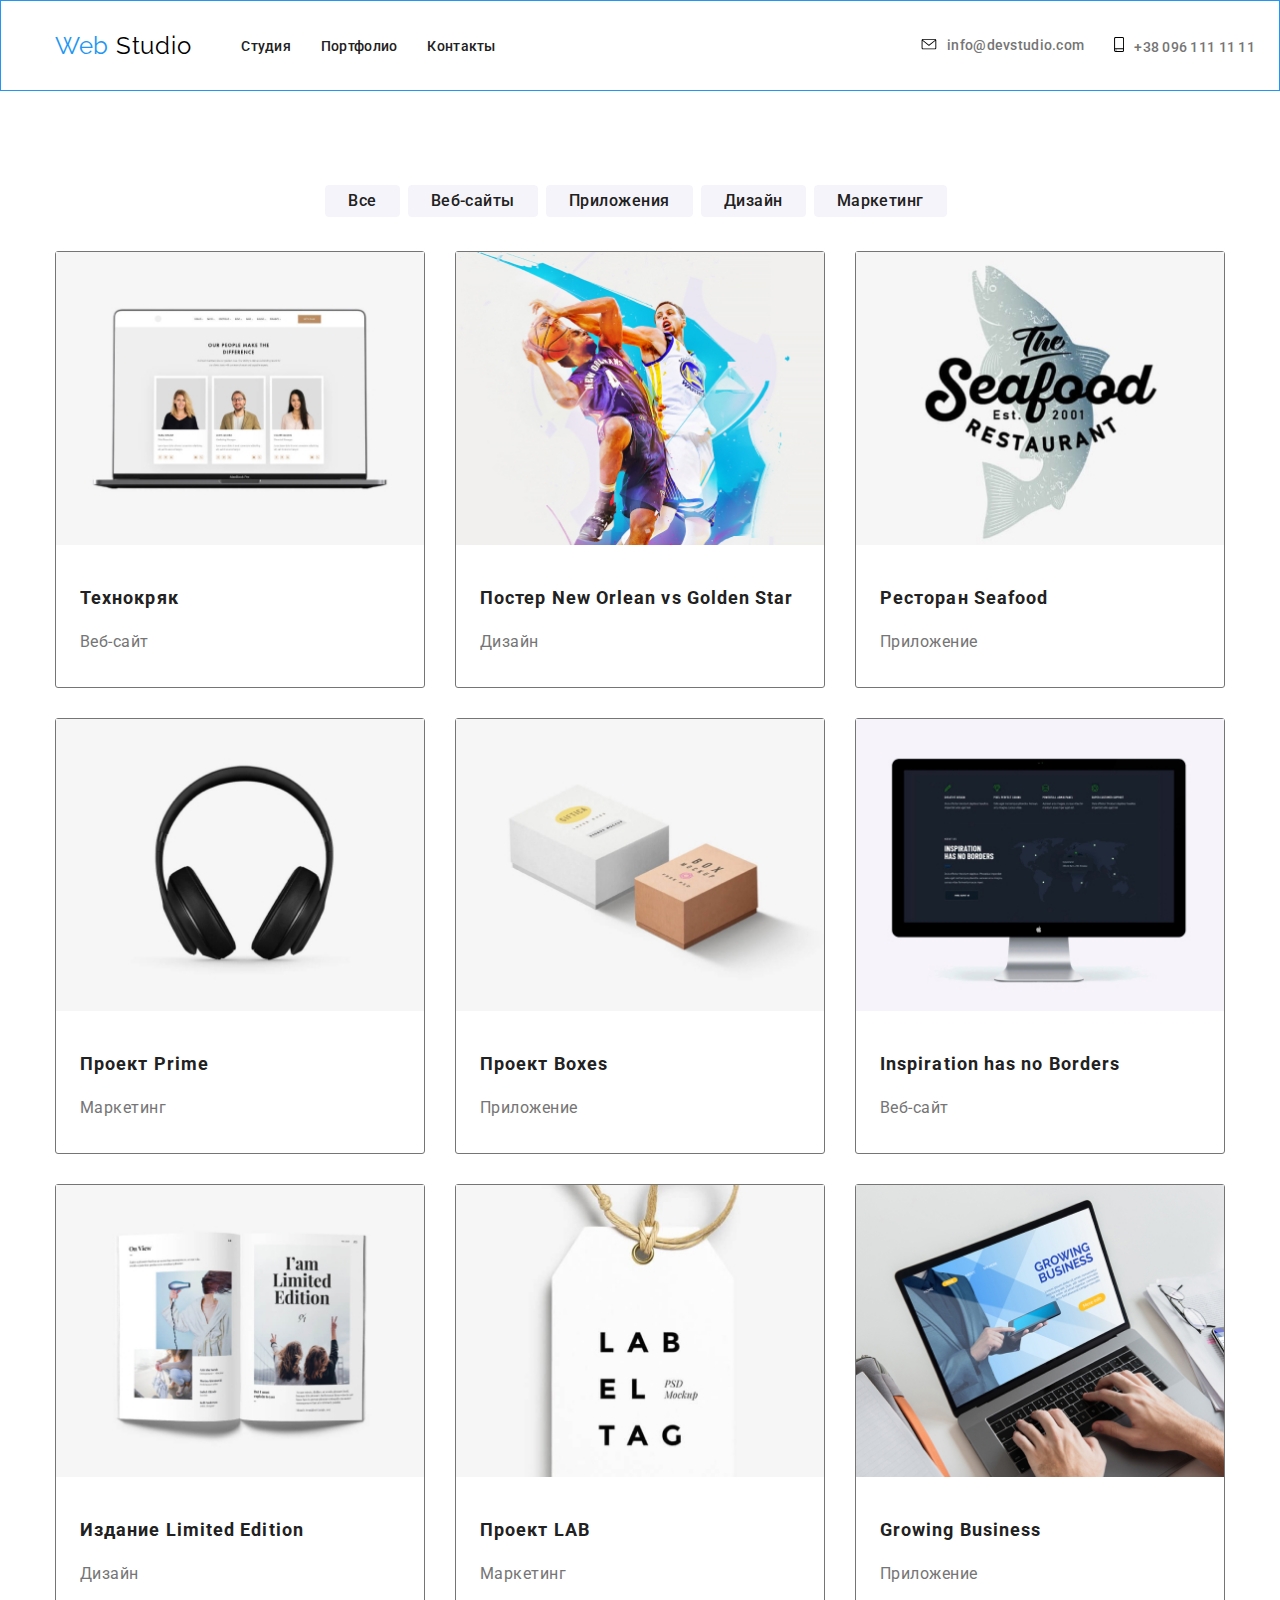
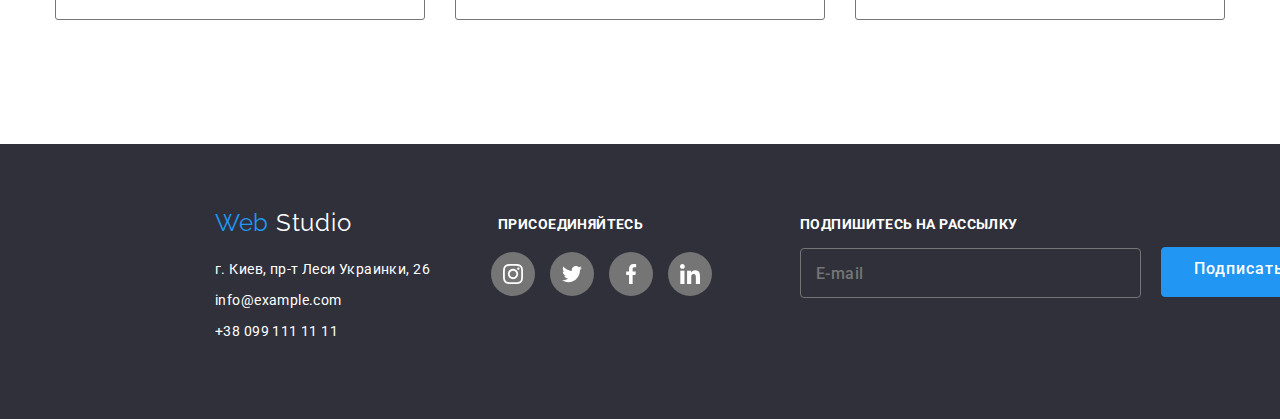
==== portfolio.html @ 6e6bc719 "Добавляет файлы из домашки 5" ====
<!DOCTYPE html>
<html lang="en">

<head>
  <meta charset="UTF-8" />
  <meta name="viewport" content="width=device-width, initial-scale=1.0" />
  <meta http-equiv="X-UA-Compatible" content="ie=edge" />
  <title>Web studio</title>
  <link rel="stylesheet" href="./css/normalize.css" />
  <link rel="stylesheet" href="./css/styles.css" />
  <link href="https://fonts.googleapis.com/css2?family=Raleway:wght@700&family=Roboto:wght@400;500;700;900&display=swap"
    rel="stylesheet" />
</head>

<body>
  <!--Шапка сайта-->
  <header class="page-header">
    <div class="container flexbox">
      <nav class="navigation">
        <a>
          <span class="logo">
            <span class="logo-part-one">Web</span>
            <span class="logo-part-two">Studio</span></span></a>
        <ul class="list menu-list">
          <li class="menu-item">
            <a href="" class="menu-link">Студия</a>
          </li>
          <li class="menu-item">
            <a href="./portfolio.html" class="menu-link">Портфолио</a>
          </li>
          <li class="menu-item">
            <a href="#" class="menu-link">Контакты</a>
          </li>
        </ul>
      </nav>
  
      <section class="contacts">
        <address>
          <ul class="list contacts-list menu-list">
            <li class="contacts-item">
              <a href="info@devstudio.com" class="contacts-link e-mail-link">
                <svg class="mail-icon" width="16" height="11">
                  <use href="./icons/sprite.svg#icon-mail"></use>
                </svg>info@devstudio.com</a>
            </li>
            <li class="contacts-item">
              <a href="tel:+380961111111" class="contacts-link"><svg class="mail-icon" width="10" height="15">
                  <use href="./icons/sprite.svg#icon-smartphone"></use>
                </svg>+38 096 111 11 11</a>
            </li>
          </ul>
        </address>
      </section>
    </div>
  </header>
  <main>
    <div class="section margin-section">
      <h1 hidden class="page-title">Страница портфолио</h1>
      <nav>
        <ul class="list flexbox-center">
          <li>
            <button class="portfoliobtn">
              <span class="portfoliobtn-text">Все</span>
            </button>
          </li>
          <li>
            <button class="portfoliobtn">
              <span class="portfoliobtn-text">Веб-сайты</span>
            </button>
          </li>
          <li>
            <button class="portfoliobtn">
              <span class="portfoliobtn-text">Приложения</span>
            </button>
          </li>
          <li>
            <button class="portfoliobtn">
              <span class="portfoliobtn-text">Дизайн</span>
            </button>
          </li>
          <li>
            <button class="portfoliobtn">
              <span class="portfoliobtn-text">Маркетинг</span>
            </button>
          </li>
        </ul>
      </nav>

      <section>
        <!--Работы в портфолио-->
        <ul class="list flexbox-space-between items-wrap margin-works">
          <li class="works-width works-box">
            <a class="portfolio-link product" href="">
              <div class="product-thumb">
              
                <img class="img" src="./imagespage2/img1.jpg" width="370" height="294" alt="Сайт" />
                <div class="product-overlay">
                  <p class="portfolio-description work-actions">
                   Технокряк это современная площадка распространения
                   коронавируса. Компании используют эту платформу для
                   цифрового шпионажа и атак на защищённые сервера конкурентов.
                 </p>
                </div>
              </div>
              <div class="works-description">
                <h2 class="portfolio-title">Технокряк</h2>
                <p class="portfolio-text">Веб-сайт</p>
              </div>
            </a>
          </li>
          <li class="works-width works-box">
            <a class="portfolio-link product" href="">
              <div class="product-thumb">
                <img class="img" src="./imagespage2/img2.jpg" width="370" height="294" alt="New Orlean vs Golden Star" />
                <div class="product-overlay">
                  <p class="portfolio-description work-actions">
                  Lorem ipsum dolor sit amet consectetur, adipisicing elit.
                  Eaque, sapiente. Vel inventore voluptatum pariatur,
                  repudiandae aut voluptas dicta cumque aperiam impedit
                  necessitatibus, maiores tempore. Saepe nam minus incidunt
                  corporis pariatur!.
                 </p>
               </div>
                
              </div>
              <div class="works-description">
                <h2 class="portfolio-title">
                  Постер New Orlean vs Golden Star
                </h2>
                <p class="portfolio-text">Дизайн</p>
              </div>
            </a>
          </li>
          <li class="works-width works-box">
            <a class="portfolio-link product" href="">
              <div class="product-thumb">
                <img class="img" src="./imagespage2/img3.jpg" width="370" height="294" alt="Ресторан" />
                <div class="product-overlay">
                
                  <p class="portfolio-description work-actions">
                    Lorem ipsum, dolor sit amet consectetur adipisicing elit.
                    Magni nemo fugit vel, nobis ducimus inventore placeat
                    blanditiis eligendi temporibus! Libero beatae, tempore est
                    quaerat cupiditate ad ullam! Perferendis, facilis numquam.
                  </p>
                </div>
              </div>
              <div class="works-description">
                <h2 class="portfolio-title">Ресторан Seafood</h2>
                <p class="portfolio-text">Приложение</p>
              </div>
            </a>
          </li>
          <li class="works-width works-box">
            <a class="portfolio-link product" href="">
              <div class="product-thumb">
                <img class="img" src="./imagespage2/img4.jpg" width="370" height="294" alt="Наушники" />
                <div class="product-overlay">
              
                  <p class="portfolio-description work-actions">
                    Lorem ipsum, dolor sit amet consectetur adipisicing elit.
                    Magni nemo fugit vel, nobis ducimus inventore placeat
                    blanditiis eligendi temporibus! Libero beatae, tempore est
                    quaerat cupiditate ad ullam! Perferendis, facilis numquam.
                  </p>
                </div>
              </div>
              <div class="works-description">
                <h2 class="portfolio-title">Проект Prime</h2>
                <p class="portfolio-text">Маркетинг</p>
              </div>
            </a>
          </li>
          <li class="works-width works-box">
            <a class="portfolio-link product" href="">
              <div class="product-thumb">
                <img class="img" src="./imagespage2/img5.jpg" width="370" height="294" alt="Коробки" />
                <div class="product-overlay">
                
                  <p class="portfolio-description work-actions">
                    Lorem ipsum, dolor sit amet consectetur adipisicing elit.
                    Magni nemo fugit vel, nobis ducimus inventore placeat
                    blanditiis eligendi temporibus! Libero beatae, tempore est
                    quaerat cupiditate ad ullam! Perferendis, facilis numquam.
                  </p>
                </div>
              </div>
              <div class="works-description">
                <h2 class="portfolio-title">Проект Boxes</h2>
                <p class="portfolio-text">Приложение</p>
              </div>
            </a>
          </li>
          <li class="works-width works-box">
            <a class="portfolio-link product" href="">
              <div class="product-thumb">
                <img class="img" src="./imagespage2/img6.jpg" width="370" height="294" alt="Экран монитора" />
                <div class="product-overlay">
                
                  <p class="portfolio-description work-actions">
                    Lorem ipsum, dolor sit amet consectetur adipisicing elit.
                    Magni nemo fugit vel, nobis ducimus inventore placeat
                    blanditiis eligendi temporibus! Libero beatae, tempore est
                    quaerat cupiditate ad ullam! Perferendis, facilis numquam.
                  </p>
                </div>
              </div>
              <div class="works-description">
                <h2 class="portfolio-title">Inspiration has no Borders</h2>
                <p class="portfolio-text">Веб-сайт</p>
              </div>
            </a>
          </li>
          <li class="works-width works-box">
            <a class="portfolio-link product" href="">
              <div class="product-thumb">
                <img class="img" src="./imagespage2/img7.jpg" width="370" height="294" alt="Журнал" />
                <div class="product-overlay">
                
                  <p class="portfolio-description work-actions">
                    Lorem ipsum, dolor sit amet consectetur adipisicing elit.
                    Magni nemo fugit vel, nobis ducimus inventore placeat
                    blanditiis eligendi temporibus! Libero beatae, tempore est
                    quaerat cupiditate ad ullam! Perferendis, facilis numquam.
                  </p>
                </div>
              </div>
              <div class="works-description">
                <h2 class="portfolio-title">Издание Limited Edition</h2>
                <p class="portfolio-text">Дизайн</p>
              </div>
            </a>
          </li>
          <li class="works-width works-box">
            <a class="portfolio-link product" href="">
              <div class="product-thumb">
                <img class="img" src="./imagespage2/img8.jpg" width="370" height="294" alt="Этикетка" />
                <div class="product-overlay">
                
                  <p class="portfolio-description work-actions">
                    Lorem ipsum, dolor sit amet consectetur adipisicing elit.
                    Magni nemo fugit vel, nobis ducimus inventore placeat
                    blanditiis eligendi temporibus! Libero beatae, tempore est
                    quaerat cupiditate ad ullam! Perferendis, facilis numquam.
                  </p>
                </div>
              </div>
              <div class="works-description">
                <h2 class="portfolio-title">Проект LAB</h2>
                <p class="portfolio-text">Маркетинг</p>
              </div>
            </a>
          </li>
          <li class="works-width works-box">
            <a class="portfolio-link product" href="">
              <div class="product-thumb">
                <img class="img" src="./imagespage2/img9.jpg" width="370" height="294" alt="Ноутбук" />
                <div class="product-overlay">
                
                  <p class="portfolio-description work-actions">
                    Lorem ipsum, dolor sit amet consectetur adipisicing elit.
                    Magni nemo fugit vel, nobis ducimus inventore placeat
                    blanditiis eligendi temporibus! Libero beatae, tempore est
                    quaerat cupiditate ad ullam! Perferendis, facilis numquam.
                  </p>
                </div>
              </div>
              <div class="works-description">
                <h2 class="portfolio-title">Growing Business</h2>
                <p class="portfolio-text">Приложение</p>
              </div>
            </a>
          </li>
        </ul>
      </section>
    </div>
  </main>
  <!--Подвал-->
  <footer>
    <section class="footer-section flexbox-list">
      <div class="section flexbox-list">
        <div class="flexbox-list footer-box">
          <div class="adress-box">
            <h2 hidden class="section-title">Контакты</h2>
            <p class="logo">
              <span class="logo-part-one-footer">Web</span>
              <span class="logo-part-two-footer">Studio</span>
            </p>
  
            <address>
              <div>
                <ul class="list">
                  <li class="adress-margin">
                    <a href="#" target="_blank" rel="noopener noreferrer" class="contacts-description">г. Киев, пр-т
                      Леси
                      Украинки, 26</a>
                  </li>
                  <li class="adress-margin">
                    <a href="mailto:info@example.com" class="contacts-description">info@example.com</a>
                  </li>
                  <li class="adress-margin">
                    <a href="+380991111111" class="contacts-description">+38 099 111 11 11</a>
                  </li>
                </ul>
              </div>
            </address>
          </div>
  
          <div class="footer-box join-us-box">
            <b class="advantage-title white-title">Присоединяйтесь</b>
            <ul class="list flexbox-center">
              <li class="socialfooter-item">
                <href="https://www.instagram.com/" class="socialfooter-icons-link" target="_blank"
                  rel="noopener noreferrer" aria-label="ссылка Инстаграм" />
                <svg class="socialfooter-icon" width="20" height="20">
                  <use href="./icons/sprite.svg#icon-instagram"></use>
                </svg>
              </li>
              <li class="socialfooter-item">
                <href="https://twitter.com/" class="socialfooter-icons-link" target="_blank" rel="noopener noreferrer"
                  aria-label="ссылка Твиттер" />
                <svg class="socialfooter-icon" width="20" height="20">
                  <use href="./icons/sprite.svg#icon-twitter"></use>
                </svg>
              </li>
              <li class="socialfooter-item">
                <href="https://facebook.com/" class="socialfooter-icons-link" target="_blank" rel="noopener noreferrer"
                  aria-label="ссылка Фейсбук" />
                <svg class="socialfooter-icon" width="20" height="20">
                  <use href="./icons/sprite.svg#icon-facebook"></use>
                </svg>
              </li>
              <li class="socialfooter-item">
                <href="https://www.linkedin.com/" class="socialfooter-icons-link" target="_blank"
                  rel="noopener noreferrer" aria-label="ссылка Линкедин" />
                <svg class="socialfooter-icon" width="20" height="20">
                  <use href="./icons/sprite.svg#icon-linkedin"></use>
                </svg>
              </li>
            </ul>
          </div>
        </div>
  
        <div class="footer-box sign-up-box container">
          <b class="advantage-title white-title">Подпишитесь на рассылку</b>
          <div class="flexbox-list">
            <p class="email-btn emailbtn-text">E-mail</p>
            <button class="btn adress-margin">
              <span class="button-text flexbox-list">Подписаться
                <svg class="galka-icon" width="24" height="24">
                  <use href="./icons/sprite.svg#icon-galka"></use>
                </svg>
              </span>
  
          </div>
        </div>
        </button>
      </div>
      </div>
    </section>
  </footer>
</body>

</html>
---- css/styles.css ----
html {
  box-sizing: border-box;
}

*,
*::before,
*::after {
  box-sizing: inherit;
}

:root {
  --accent-color: #2196f3;
  --dark-color: #000000;
  --semidark-color: #212121;
  --background-color: #2f303a;
  --main-color: #757575;
  --semilight-color: #f5f4fa;
  --light-color: #ffffff;
  --backround-light: #f5f4fa;
  --border-color: #ececec;
}
body {
  font-family: "Roboto", sans-serif;
  font-size: 14px;
  line-height: 1, 714;
  letter-spacing: 0.03em;
  color: var(--main-color);
}
.container {
  width: 1200px;
  padding-left: 15 px;
  margin-right: auto;
  margin-left: auto;
}
.page-header {
  padding: 30px 0 30px 30px;
}
.page-header:hover {
  border: 1px solid var(--accent-color);
}

.flexbox {
  display: flex;
  justify-content: flex-end;
  align-items: center;
}
.flexbox-list {
  display: flex;
}

.flexbox-center {
  display: flex;
  justify-content: center;
}
.flexbox-space-between {
  display: flex;
  justify-content: space-between;
}

.footer-box {
  width: calc((100% - 30px) / 2);
}

.menu-list {
  display: flex;
}

.hero {
  background-color: var(--background-color);
  background-image: linear-gradient(
      rgba(47, 48, 58, 0.8) 0%,
      rgba(47, 48, 58, 0.8) 100%
    ),
    url(../imagespage1/header.jpg);
  width: 1600px;
  height: 600px;
  padding: 200px 450px;
}
/*фото*/
.img {
  display: block;
  max-width: 100%;
  height: auto;
  object-fit: cover;
  object-position: top;
}

/* секции */

.boxhero {
  width: 1600px;
  margin-right: auto;
  margin-left: auto;
}

.section {
  width: 1200px;
  margin-right: auto;
  margin-left: auto;
  padding: 0 15px;
}
.margin-section {
  margin-top: 94px;
}
.margin-works:nth-child(-n + 3) {
  margin-top: 34px;
}
.team-section {
  width: 1600px;
  margin-right: auto;
  margin-left: auto;
  margin-top: 94px;
  background-color: var(--backround-light);
  padding: 94px 15px;
}
.footer-section {
  width: 1600px;
  margin-right: auto;
  margin-left: auto;
  margin-top: 94px;
  background-color: var(--background-color);
  padding: 60 0 0 0;
}
.footer-width {
  width: 1200px;
}
.items-wrap {
  flex-wrap: wrap;
}
.e-mail-link {
  margin-right: 30px;
}
.navigation {
  display: flex;
  align-items: center;
  margin-right: auto;
}
.works-width {
  width: calc((100% - 60px) / 3);
}

.menu-item:not(:last-child) {
  margin-right: 30px;
}

.team-item:not(:last-child) {
  margin-right: 30px;
}
/*.menu-item {
  outline: 2px solid tomato;
}*/

.menu-link {
  font-family: "Roboto", sans-serif;
  position: relative;
  font-weight: 500;
  font-size: 14px;
  line-height: 1, 143;
  letter-spacing: 0.02em;
  color: var(--semidark-color);
  text-decoration: none;
  transition-duration: 250ms cubic-bezier(0.4, 0, 0.2, 1);
}
.menu-link::after {
  content: "";
  position: absolute;
  display: block;
  width: 100%;
  height: 4px;
  background-color: var(--accent-color);
  transform: translateY(30px);
  opacity: 0;
}
.menu-link:hover::after {
  opacity: 1;
}

.menu-link:focus,
.menu-link:hover,
.menu-link:active {
  color: var(--accent-color);
}

.list {
  list-style: none;
  padding: 0px;
  margin: 0px;
}

.contacts-list {
  font-style: normal;
}
.contacts-link {
  font-family: "Roboto", sans-serif;
  font-style: normal;
  font-weight: 500;
  font-size: 14px;
  line-height: 1, 143;
  letter-spacing: 0.02em;
  color: var(--main-color);
  text-decoration: none;
  transition-duration: 250ms cubic-bezier(0.4, 0, 0.2, 1);
}
.mail-icon {
  margin-right: 10px;
  transition-duration: 250ms cubic-bezier(0.4, 0, 0.2, 1);
}
.contacts-link:hover {
  color: var(--accent-color);
}
.mail-icon:hover {
  fill: var(--accent-color);
}

.portfolio-link {
  font-family: "Roboto", sans-serif;
  color: var(--main-color);
  text-decoration: none;
}

/* Боксы */
.advantage-box {
  width: 270px;
  padding: 25px 100px;
  margin-bottom: 30px;
  background-color: var(--backround-light);
}

.advantage-lokator:before {
  content: " ";
  display: block;
  width: 270px;
  height: 120px;
  background-image: url(../imagespage1/advantagephoto/lokator.svg);
  background-position: 50% 50%;
  background-size: auto auto;
  background-repeat: no-repeat;
  background-color: var(--backround-light);
  margin-bottom: 30px;
}

.advantage-clock:before {
  content: " ";
  display: block;
  width: 270px;
  height: 120px;
  background-image: url(../imagespage1/advantagephoto/clock.svg);
  background-position: 50% 50%;
  background-size: auto auto;
  background-repeat: no-repeat;
  background-color: var(--backround-light);
  margin-bottom: 30px;
}
.advantage-diagram:before {
  content: " ";
  display: block;
  width: 270px;
  height: 120px;
  background-image: url(../imagespage1/advantagephoto/diagram.svg);
  background-position: 50% 50%;
  background-size: auto auto;
  background-repeat: no-repeat;
  background-color: var(--backround-light);
  margin-bottom: 30px;
}
.advantage-cosmo:before {
  content: " ";
  display: block;
  width: 270px;
  height: 120px;
  background-image: url(../imagespage1/advantagephoto/cosmo.svg);
  background-position: 50% 50%;
  background-size: auto auto;
  background-repeat: no-repeat;
  background-color: var(--backround-light);
  margin-bottom: 30px;
}
.clients-box {
  width: 170px;
  height: 90px;
  padding: 19px 65px;
  background-color: var(--light-color);
  border: 1px solid var(--main-color);
  border-radius: 4px;
  align-items: center;
  transition-duration: 250ms cubic-bezier(0.4, 0, 0.2, 1);
}

.clients-box:hover .client-icon {
  fill: var(--accent-color);
}

.client-icon {
  fill: var(--main-color);
}

.clients-box:hover {
  border-color: var(--accent-color);
}

.teammembers-box {
  width: 272px;
  border-radius: 4px;
  background-color: var(--light-color);
  box-shadow: 0px 1px 2px 1px;
}
.works-box {
  width: 370px;
  border: 1px solid var(--main-color);
  border-radius: 3px;
  margin-bottom: 30px;
}
.portfolio-link:hover .work-actions {
  opacity: 1;
}
.work-actions {
  position: absolute;
  top: 23px;
  left: 23px;
  padding-right: 23px;
  opacity: 0;
  transition-duration: 250ms cubic-bezier(0.4, 0, 0.2, 1);
}
.product-thumb:hover::before {
  opacity: 1;
}

.product-thumb {
  position: relative;
  overflow: hidden;
}

.product-overlay {
  position: absolute;
  top: 0;
  left: 0;
  width: 100%;
  height: 100%;
  background-color: rgba(33, 150, 243, 0.9);
  transform: translateY(100%);
  opacity: 0;
  transition: transform 250ms cubic-bezier(0.4, 0, 0.2, 1),
    opacity 250ms cubic-bezier(0.4, 0, 0.2, 1);
}

.product:hover .product-overlay {
  transform: translateY(0);
  opacity: 1;
}

.product {
  position: relative;
}
.works-description {
  padding: 20px 24px;
}
.adress-box {
  padding-top: 40px;
}

.join-us-box {
  width: 206px;
  margin-top: 72px;
  margin-bottom: 100px;
  margin-left: 68px;
}
.sign-up-box {
  width: 570px;
  margin-top: 72px;
  margin-bottom: 100px;
}

/* Заголовки */

.logo {
  font-family: "Raleway", sans-serif;
  margin-right: 50px;
  font-weight: 700px;
  font-size: 24px;
  line-height: 1, 167;
  letter-spacing: 0.03em;
}

.logo-part-one {
  color: var(--accent-color);
}
.logo-part-two {
  color: var(--dark-color);
}
.logo-part-one-footer {
  color: var(--accent-color);
}
.logo-part-two-footer {
  color: var(--light-color);
}

.page-title {
  font-weight: 900;
  font-size: 44px;
  line-height: 1, 363;
  text-align: center;
  letter-spacing: 0.06em;
  text-transform: uppercase;
  color: var(--light-color);
  margin: 0 0 30px;
  width: 696px;
}
.section-title {
  font-weight: 700;
  font-size: 36px;
  line-height: 1, 67;
  text-align: center;
  letter-spacing: 0.03em;
  color: var(--semidark-color);
  margin-bottom: 50px;
}
.advantage-title {
  font-weight: 700;
  font-size: 14px;
  line-height: 1, 143;
  letter-spacing: 0.03em;
  text-transform: uppercase;
  color: var(--semidark-color);
  margin: 0 0;
}
.modal-title {
  font-family: Roboto;
  font-style: normal;
  font-weight: bold;
  font-size: 20px;
  line-height: 1, 15;
  text-align: center;
  letter-spacing: 0.03em;

  color: #212121;
}
.modal-padding {
  padding-top: 9px;
  padding-left: 15px;
}
.modal-icon {
  margin-right: 8px;
}
.modal-window {
  width: 450px;
  height: 40px;
  border: 1px solid var(--main-color);
  border-radius: 4px;
  margin-left: 40px;
}
.modal-agree-text {
  font-weight: 400;
  font-size: 14px;
  line-height: 1, 714x;
  letter-spacing: 0.03em;

  color: #757575;
}
.modal-btn {
  font-weight: 500;
  font-size: 16px;
  line-height: 1, 875;
  letter-spacing: 0.06em;
  display: flex;
  height: 50px;
  align-items: center;
  text-align: center;
  background-color: var(--accent-color);
  color: var(--light-color);
  padding: 10px 32px;
  border: 1px solid var(--accent-color);
  border-radius: 4px;
  transition-duration: 250ms cubic-bezier(0.4, 0, 0.2, 1);
  margin-left: 164px;
  margin-bottom: 40px;
}
.modal-terms-text {
  font-style: 400;
  font-weight: 400;
  font-size: 14px;
  line-height: 1, 714;
  letter-spacing: 0.03em;
  text-decoration-line: underline;
  color: #2196f3;
}
.modal-btn:hover,
.modal-btn:focus {
  background-color: var(--light-color);
}
.modal-btn:hover,
.modal-btn:focus,
.modal-btn:active {
  color: var(--accent-color);
}
.comment-window {
  width: 450px;
  height: 120px;
  border: 1px solid var(--main-color);
  border-radius: 4px;
  margin-left: 40px;
}

.modalwindow-text {
  color: var(--main-color);
  font-weight: 400;
  font-size: 14px;
  line-height: 1, 142;
  letter-spacing: 0.01em;
}
.icon-close {
  position: absolute;
  top: 8px;
  right: 8px;
}
.icon-close-hover:hover .icon-close {
  fill: var(--accent-color);
}

.inline-block {
  display: inline-block;
}

.white-title {
  color: var(--light-color);
}

.background-title {
  background: rgba(47, 48, 58, 0.8);
}

.name-title {
  font-weight: 500;
  font-size: 16px;
  line-height: 1, 188;
  letter-spacing: 0.03em;
  color: var(--semidark-color);
  margin: 0 0 10px;
  text-align: center;
  margin-top: 30px;
}
.portfolio-title {
  font-weight: 700;
  font-size: 18px;
  line-height: 2;
  letter-spacing: 0.06em;
  color: var(--semidark-color);
}

/* Описание */
.section-description {
  font-style: normal;
  font-weight: normal;
  font-size: 14px;
  line-height: 1, 714;
  letter-spacing: 0.03em;
  color: var(--main-color);
}

.name-description {
  font-weight: 400;
  font-size: 16px;
  line-height: 1, 188;
  letter-spacing: 0.03em;
  color: var(--main-color);
  text-align: center;
  margin-top: 10px;
}

.contacts-description {
  font-style: normal;
  font-weight: normal;
  font-size: 14px;
  line-height: 1, 714;
  letter-spacing: 0.03em;
  color: var(--light-color);
  text-decoration: none;
}
.portfolio-description {
  font-weight: 400;
  font-style: 400;
  font-size: 18px;
  line-height: 28px;
  letter-spacing: 0.03em;
  color: var(--light-color);
}
.portfolio-text {
  font-family: "Roboto", sans-serif;
  font-style: normal;
  font-weight: 400;
  font-size: 16px;
  line-height: 1, 875;
  letter-spacing: 0.03em;
  color: var(--main-color);
}
.social-icons-link {
  display: inline-flex;
  justify-content: center;
  align-items: center;
  width: 44px;
  height: 44px;
  background: var(--light-color);
  border-radius: 50%;
  fill: var(--main-color);
  transition-duration: 250ms cubic-bezier(0.4, 0, 0.2, 1);
}

.social-icons-link:hover .social-icon {
  fill: var(--light-color);
}
.social-icons-link:hover {
  background-color: var(--accent-color);
}

.social-item:not(:last-child) {
  margin-right: 10px;
}
.social-item {
  margin-bottom: 23px;
}

.socialfooter-icons-link {
  display: inline-flex;
  justify-content: center;
  align-items: center;
  width: 44px;
  height: 44px;
  background: var(--main-color);
  border-radius: 50%;
  fill: var(--light-color);
}

.socialfooter-icons-link:hover .socialfooter-icon {
  fill: var(--light-color);
}
.socialfooter-icons-link:hover {
  background-color: var(--accent-color);
}

.socialfooter-item:not(:last-child) {
  margin-right: 15px;
}
.socialfooter-item {
  margin-top: 20px;
  margin-bottom: 23px;
}
.social-footer {
  margin-right: 10px;
  margin-top: 21px;
}

.social-footer-item {
  margin: 20px;
}
.adress-margin {
  margin-top: 15px;
}

.galka-icon {
  display: inline-flex;
  margin-left: 10px;
  width: 24px;
  height: 24px;
  fill: var(--light-color);
}

/* Кнопки */

.btn {
  font-weight: 500;
  font-size: 16px;
  line-height: 1, 875;
  letter-spacing: 0.06em;
  display: flex;
  height: 50px;
  align-items: center;
  text-align: center;
  background-color: var(--accent-color);
  color: var(--light-color);
  padding: 10px 32px;
  border: 1px solid var(--accent-color);
  border-radius: 4px;
  margin-left: 20px;
  transition-duration: 250ms cubic-bezier(0.4, 0, 0.2, 1);
  /* display: inline-block; */
  /* margin: 350px 200px 700px 200 px; */
}
.btn:hover,
.btn:focus {
  background-color: var(--light-color);
}
.btn:hover,
.btn:focus,
.btn:active {
  color: var(--accent-color);
}

.btn:hover .galka-icon {
  fill: var(--accent-color);
}

.btn-header {
  font-weight: 500;
  font-size: 16px;
  line-height: 1, 875;
  letter-spacing: 0.06em;
  display: flex;
  text-align: center;
  background-color: var(--accent-color);
  color: var(--light-color);
  border: 1px solid var(--accent-color);
  border-radius: 4px;
  padding: 10px 32px;
  margin-left: 250px;
  transition-duration: 250ms cubic-bezier(0.4, 0, 0.2, 1);
}

.btn-header:hover,
.btn-header:focus {
  background-color: var(--light-color);
}
.btn-header:hover,
.btn-header:focus,
.btn-header:active {
  color: var(--accent-color);
}
.backdrop {
  position: fixed;
  top: 0;
  left: 0;
  width: 100%;
  height: 100%;
  background-color: rgba(0, 0, 0, 0.5);
  opacity: 1;
  visibility: visible;
  transition: opacity 250ms cubic-bezier(0.4, 0, 0.2, 1) visibility 250ms
    cubic-bezier(0.4, 0, 0.2, 1);
}
.modal {
  position: absolute;
  top: 50%;
  left: 50%;
  transform: translate (-100%, -100%);
  min-height: 581px;
  min-width: 528px;
  background-color: #ffffff;
  padding: 15px;
}
.backdrop.is-hidden {
  opacity: 0;
  pointer-events: none;
}

.email-btn {
  width: 357px;
  height: 50px;
  border: 1px solid var(--main-color);
  border-radius: 4px;
  padding-left: 15px;
  padding-top: 15px;
  padding-bottom: 15px;
}
.emailbtn-text {
  color: var(--main-color);
  font-weight: 500;
  font-size: 16px;
  line-height: 1, 25;
  letter-spacing: 0.03em;
}

.portfoliobtn {
  background-color: var(--semilight-color);
  border: 1px solid var(--semilight-color);
  border-radius: 4px;
  padding: 6px 22px;
  margin-right: 8px;
  display: inline-block;
}

.portfoliobtn-text {
  color: var(--semidark-color);
  font-weight: 500;
  font-size: 16px;
  line-height: 1, 625;
  letter-spacing: 0.03em;
  transition-duration: 250ms cubic-bezier(0.4, 0, 0.2, 1);
}
.portfoliobtn:hover,
.portfoliobtn:focus {
  background-color: var(--accent-color);
}
.portfoliobtn-text:hover,
.portfoliobtn-text:focus,
.portfoliobtn-text:active {
  color: var(--light-color);
}
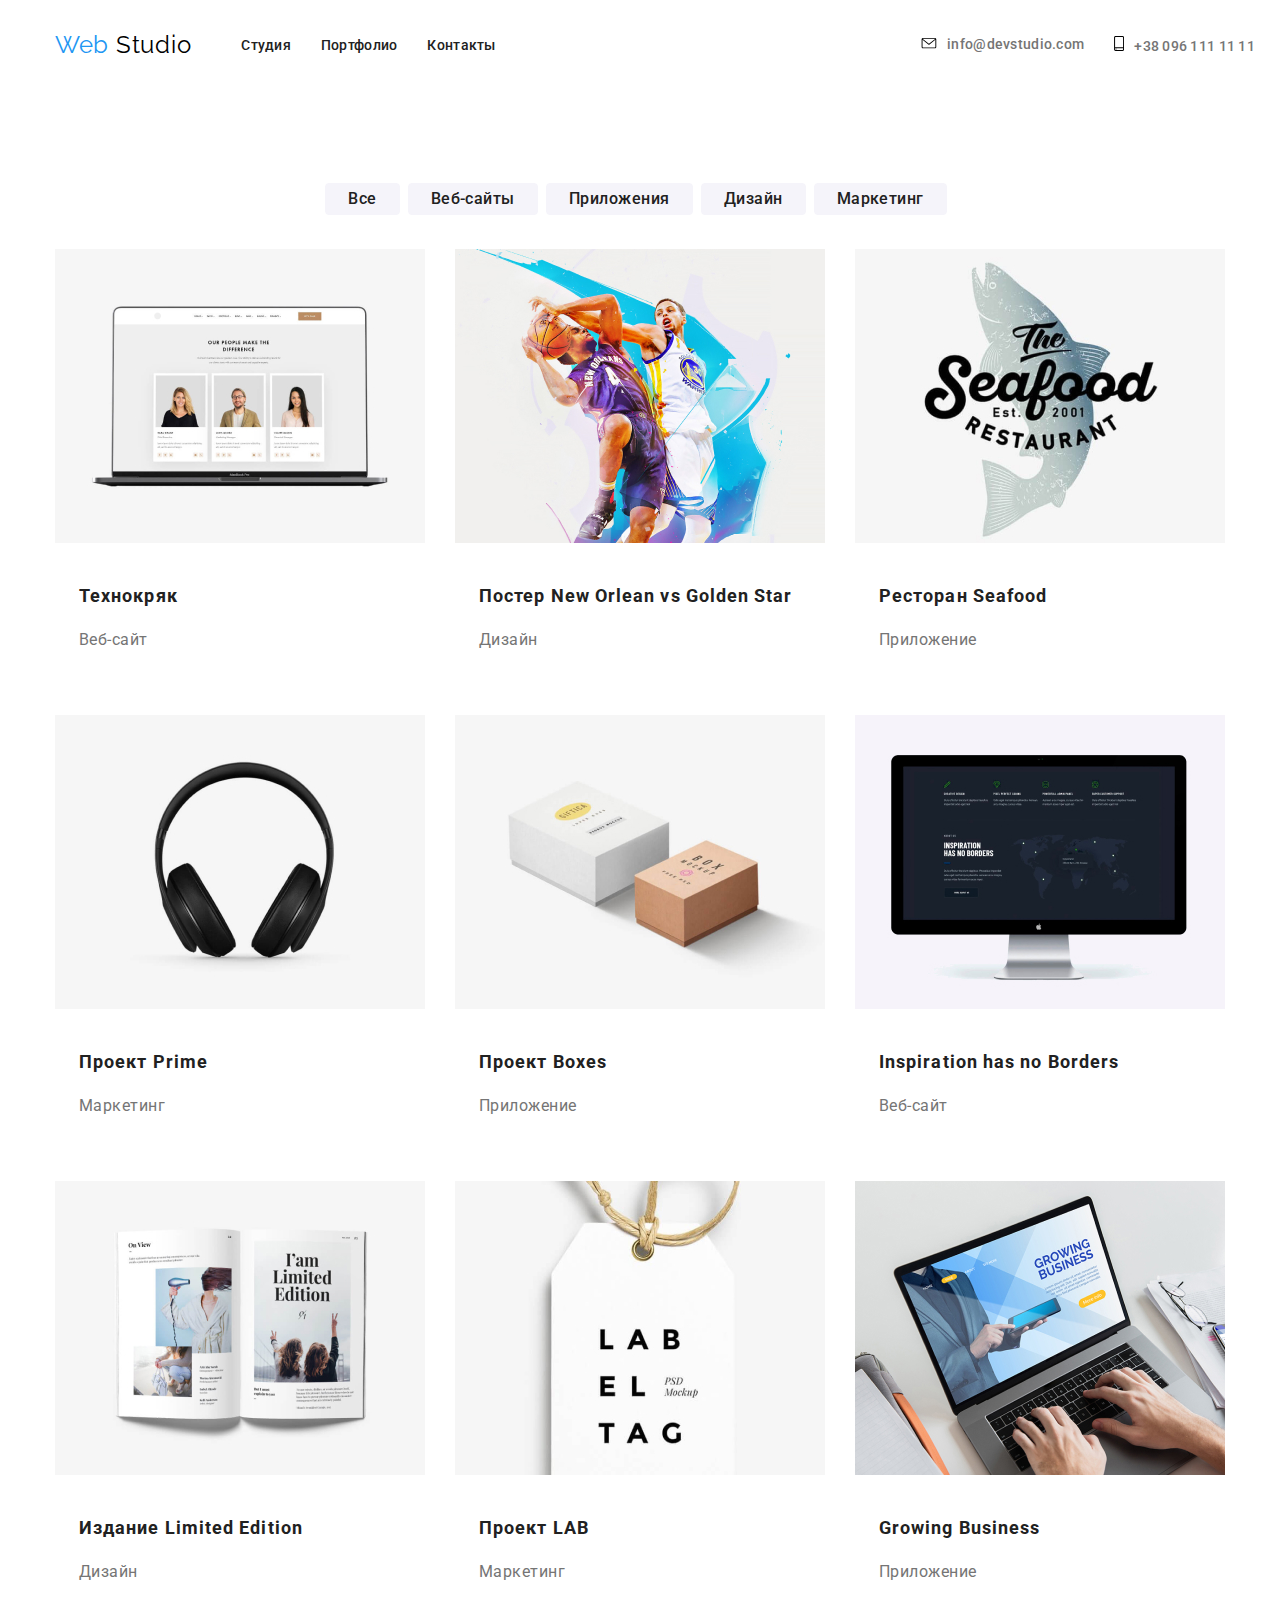
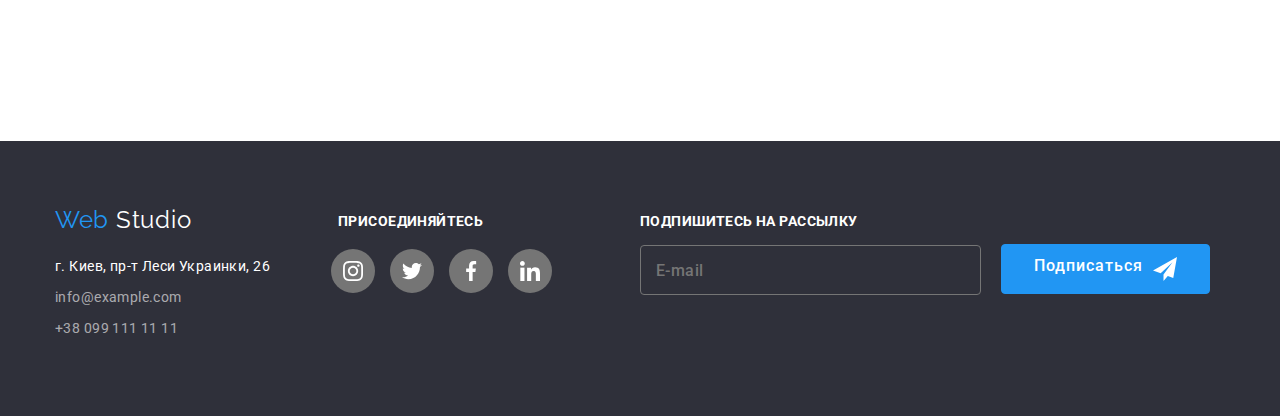
==== commit bf6d9965: "добавляет обновленные файлы из домашки 5, форму и инпуты в модальное окно" ====
--- a/portfolio.html
+++ b/portfolio.html
@@ -23,7 +23,7 @@
             <span class="logo-part-two">Studio</span></span></a>
         <ul class="list menu-list">
           <li class="menu-item">
-            <a href="" class="menu-link">Студия</a>
+            <a href="./index.html" class="menu-link">Студия</a>
           </li>
           <li class="menu-item">
             <a href="./portfolio.html" class="menu-link">Портфолио</a>
@@ -291,7 +291,7 @@
               <div>
                 <ul class="list">
                   <li class="adress-margin">
-                    <a href="#" target="_blank" rel="noopener noreferrer" class="contacts-description">г. Киев, пр-т
+                    <a href="#" target="_blank" rel="noopener noreferrer" class="adress-footer-description">г. Киев, пр-т
                       Леси
                       Украинки, 26</a>
                   </li>
@@ -346,15 +346,17 @@
           <div class="flexbox-list">
             <p class="email-btn emailbtn-text">E-mail</p>
             <button class="btn adress-margin">
-              <span class="button-text flexbox-list">Подписаться
-                <svg class="galka-icon" width="24" height="24">
-                  <use href="./icons/sprite.svg#icon-galka"></use>
-                </svg>
-              </span>
+               <span class="flexbox-list">Подписаться
+                 <svg class="galka-icon" width="24" height="24">
+                   <use href="./icons/sprite.svg#icon-galka"></use>
+                 </svg>
+               </span>
+            </button>
+            
   
           </div>
         </div>
-        </button>
+           </button>
       </div>
       </div>
     </section>
--- a/css/styles.css
+++ b/css/styles.css
@@ -18,6 +18,7 @@
   --light-color: #ffffff;
   --backround-light: #f5f4fa;
   --border-color: #ececec;
+  --timing-function: cubic-bezier(0.4, 0, 0.2, 1);
 }
 body {
   font-family: "Roboto", sans-serif;
@@ -34,9 +35,7 @@
 }
 .page-header {
   padding: 30px 0 30px 30px;
-}
-.page-header:hover {
-  border: 1px solid var(--accent-color);
+  border: 1px;
 }
 
 .flexbox {
@@ -66,13 +65,13 @@
 }
 
 .hero {
-  background-color: var(--background-color);
+  background-color: rgba(47, 48, 58, 0.4);
   background-image: linear-gradient(
       rgba(47, 48, 58, 0.8) 0%,
       rgba(47, 48, 58, 0.8) 100%
     ),
     url(../imagespage1/header.jpg);
-  width: 1600px;
+
   height: 600px;
   padding: 200px 450px;
 }
@@ -88,7 +87,6 @@
 /* секции */
 
 .boxhero {
-  width: 1600px;
   margin-right: auto;
   margin-left: auto;
 }
@@ -106,7 +104,6 @@
   margin-top: 34px;
 }
 .team-section {
-  width: 1600px;
   margin-right: auto;
   margin-left: auto;
   margin-top: 94px;
@@ -114,7 +111,6 @@
   padding: 94px 15px;
 }
 .footer-section {
-  width: 1600px;
   margin-right: auto;
   margin-left: auto;
   margin-top: 94px;
@@ -159,7 +155,7 @@
   letter-spacing: 0.02em;
   color: var(--semidark-color);
   text-decoration: none;
-  transition-duration: 250ms cubic-bezier(0.4, 0, 0.2, 1);
+  transition: color 250ms var(--timing-function);
 }
 .menu-link::after {
   content: "";
@@ -169,15 +165,19 @@
   height: 4px;
   background-color: var(--accent-color);
   transform: translateY(30px);
-  opacity: 0;
-}
-.menu-link:hover::after {
-  opacity: 1;
+  transform: scaleX(0);
+  transition: transform 250ms var(--timing-function);
+  margin-top: 20px;
+}
+.menu-link:hover::after,
+.menu-link:focus::after,
+.menu-link:enabled:after {
+  transform: scaleX(1);
 }
 
 .menu-link:focus,
 .menu-link:hover,
-.menu-link:active {
+.menu-link:enabled {
   color: var(--accent-color);
 }
 
@@ -199,17 +199,17 @@
   letter-spacing: 0.02em;
   color: var(--main-color);
   text-decoration: none;
-  transition-duration: 250ms cubic-bezier(0.4, 0, 0.2, 1);
-}
+  transition: color 250ms var(--timing-function);
+}
+
+.contacts-link:hover {
+  color: var(--accent-color);
+  fill: var(--accent-color);
+}
+
 .mail-icon {
   margin-right: 10px;
-  transition-duration: 250ms cubic-bezier(0.4, 0, 0.2, 1);
-}
-.contacts-link:hover {
-  color: var(--accent-color);
-}
-.mail-icon:hover {
-  fill: var(--accent-color);
+  transition: fill 250ms var(--timing-function);
 }
 
 .portfolio-link {
@@ -278,12 +278,12 @@
 .clients-box {
   width: 170px;
   height: 90px;
-  padding: 19px 65px;
+  padding: 19px;
+  text-align: center;
   background-color: var(--light-color);
   border: 1px solid var(--main-color);
   border-radius: 4px;
-  align-items: center;
-  transition-duration: 250ms cubic-bezier(0.4, 0, 0.2, 1);
+  transition: border-color 250ms var(--timing-function);
 }
 
 .clients-box:hover .client-icon {
@@ -292,6 +292,7 @@
 
 .client-icon {
   fill: var(--main-color);
+  transition: fill 250ms var(--timing-function);
 }
 
 .clients-box:hover {
@@ -306,10 +307,13 @@
 }
 .works-box {
   width: 370px;
-  border: 1px solid var(--main-color);
-  border-radius: 3px;
   margin-bottom: 30px;
-}
+  transition: box-shadow 250ms var(--timing-function);
+}
+.works-box:hover {
+  box-shadow: 0px 1px 2px 1px;
+}
+
 .portfolio-link:hover .work-actions {
   opacity: 1;
 }
@@ -319,7 +323,7 @@
   left: 23px;
   padding-right: 23px;
   opacity: 0;
-  transition-duration: 250ms cubic-bezier(0.4, 0, 0.2, 1);
+  transition: 250ms var(--timing-function);
 }
 .product-thumb:hover::before {
   opacity: 1;
@@ -328,6 +332,7 @@
 .product-thumb {
   position: relative;
   overflow: hidden;
+  transition: opacity 250ms var(--timing-function);
 }
 
 .product-overlay {
@@ -421,7 +426,8 @@
   letter-spacing: 0.03em;
   text-transform: uppercase;
   color: var(--semidark-color);
-  margin: 0 0;
+  padding-top: 27px;
+  text-align: center;
 }
 .modal-title {
   font-family: Roboto;
@@ -470,7 +476,8 @@
   padding: 10px 32px;
   border: 1px solid var(--accent-color);
   border-radius: 4px;
-  transition-duration: 250ms cubic-bezier(0.4, 0, 0.2, 1);
+  transition: color 250ms var(--timing-function);
+  transition: background-color 250ms var(--timing-function);
   margin-left: 164px;
   margin-bottom: 40px;
 }
@@ -486,12 +493,9 @@
 .modal-btn:hover,
 .modal-btn:focus {
   background-color: var(--light-color);
-}
-.modal-btn:hover,
-.modal-btn:focus,
-.modal-btn:active {
   color: var(--accent-color);
 }
+
 .comment-window {
   width: 450px;
   height: 120px;
@@ -511,6 +515,7 @@
   position: absolute;
   top: 8px;
   right: 8px;
+  transition: fill 250ms var(--timing-function);
 }
 .icon-close-hover:hover .icon-close {
   fill: var(--accent-color);
@@ -526,6 +531,7 @@
 
 .background-title {
   background: rgba(47, 48, 58, 0.8);
+  height: 70px;
 }
 
 .name-title {
@@ -567,6 +573,15 @@
 }
 
 .contacts-description {
+  font-style: normal;
+  font-weight: normal;
+  font-size: 14px;
+  line-height: 1, 714;
+  letter-spacing: 0.03em;
+  color: rgba(255, 255, 255, 0.6);
+  text-decoration: none;
+}
+.adress-footer-description {
   font-style: normal;
   font-weight: normal;
   font-size: 14px;
@@ -601,9 +616,11 @@
   background: var(--light-color);
   border-radius: 50%;
   fill: var(--main-color);
-  transition-duration: 250ms cubic-bezier(0.4, 0, 0.2, 1);
-}
-
+  transition: background-color 250ms var(--timing-function);
+}
+.social-icon {
+  transition: fill 250ms var(--timing-function);
+}
 .social-icons-link:hover .social-icon {
   fill: var(--light-color);
 }
@@ -680,20 +697,17 @@
   border: 1px solid var(--accent-color);
   border-radius: 4px;
   margin-left: 20px;
-  transition-duration: 250ms cubic-bezier(0.4, 0, 0.2, 1);
-  /* display: inline-block; */
-  /* margin: 350px 200px 700px 200 px; */
+  transition: background-color 250ms var(--timing-function);
+  transition: color 250ms var(--timing-function);
 }
 .btn:hover,
 .btn:focus {
   background-color: var(--light-color);
-}
-.btn:hover,
-.btn:focus,
-.btn:active {
   color: var(--accent-color);
 }
-
+.galka-icon {
+  transition: fill 250ms var(--timing-function);
+}
 .btn:hover .galka-icon {
   fill: var(--accent-color);
 }
@@ -711,18 +725,16 @@
   border-radius: 4px;
   padding: 10px 32px;
   margin-left: 250px;
-  transition-duration: 250ms cubic-bezier(0.4, 0, 0.2, 1);
+  transition: background-color 250ms var(--timing-function);
+  transition: color 250ms var(--timing-function);
 }
 
 .btn-header:hover,
 .btn-header:focus {
   background-color: var(--light-color);
-}
-.btn-header:hover,
-.btn-header:focus,
-.btn-header:active {
   color: var(--accent-color);
 }
+
 .backdrop {
   position: fixed;
   top: 0;
@@ -769,27 +781,22 @@
 
 .portfoliobtn {
   background-color: var(--semilight-color);
+  color: var(--semidark-color);
+  font-weight: 500;
+  font-size: 16px;
+  line-height: 1, 625;
+  letter-spacing: 0.03em;
+  transition: color 250ms var(--timing-function);
   border: 1px solid var(--semilight-color);
   border-radius: 4px;
   padding: 6px 22px;
   margin-right: 8px;
   display: inline-block;
-}
-
-.portfoliobtn-text {
-  color: var(--semidark-color);
-  font-weight: 500;
-  font-size: 16px;
-  line-height: 1, 625;
-  letter-spacing: 0.03em;
-  transition-duration: 250ms cubic-bezier(0.4, 0, 0.2, 1);
-}
+  transition: background-color 250ms var(--timing-function);
+}
+
 .portfoliobtn:hover,
 .portfoliobtn:focus {
   background-color: var(--accent-color);
-}
-.portfoliobtn-text:hover,
-.portfoliobtn-text:focus,
-.portfoliobtn-text:active {
   color: var(--light-color);
 }
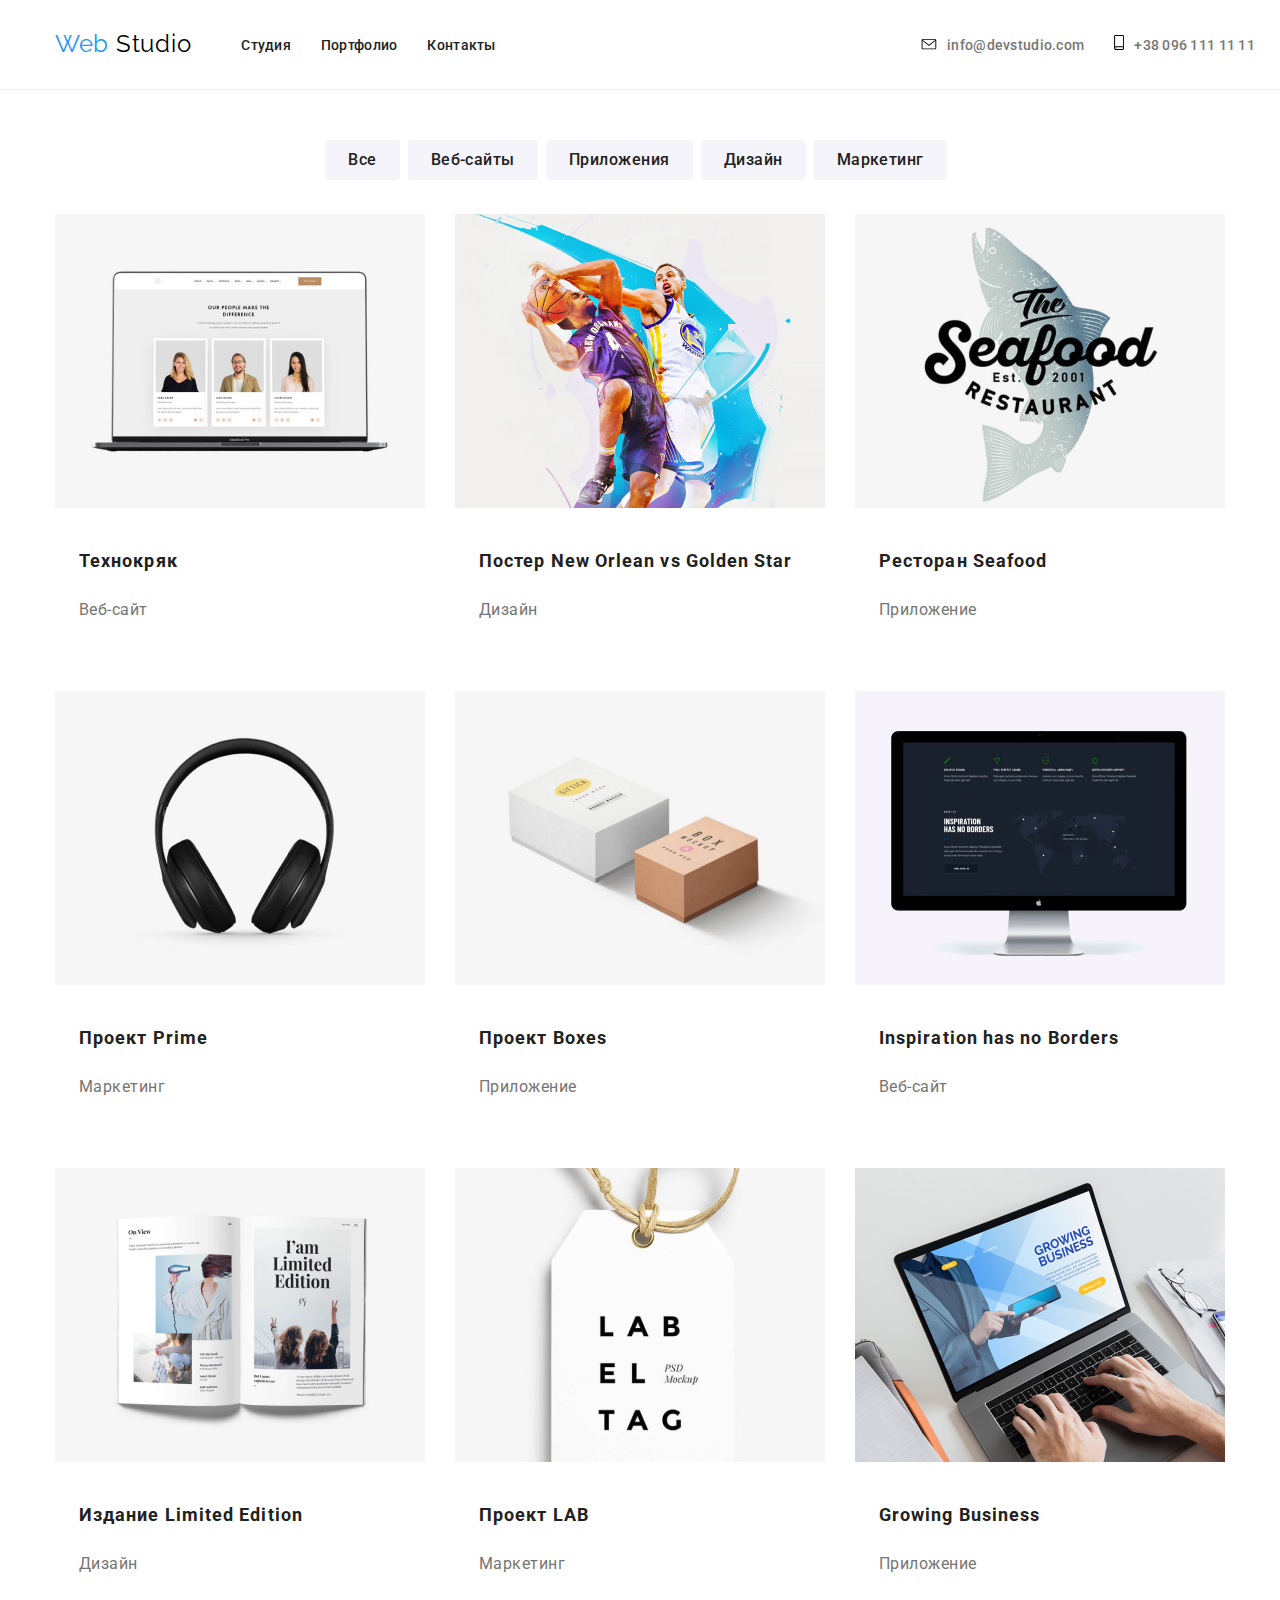
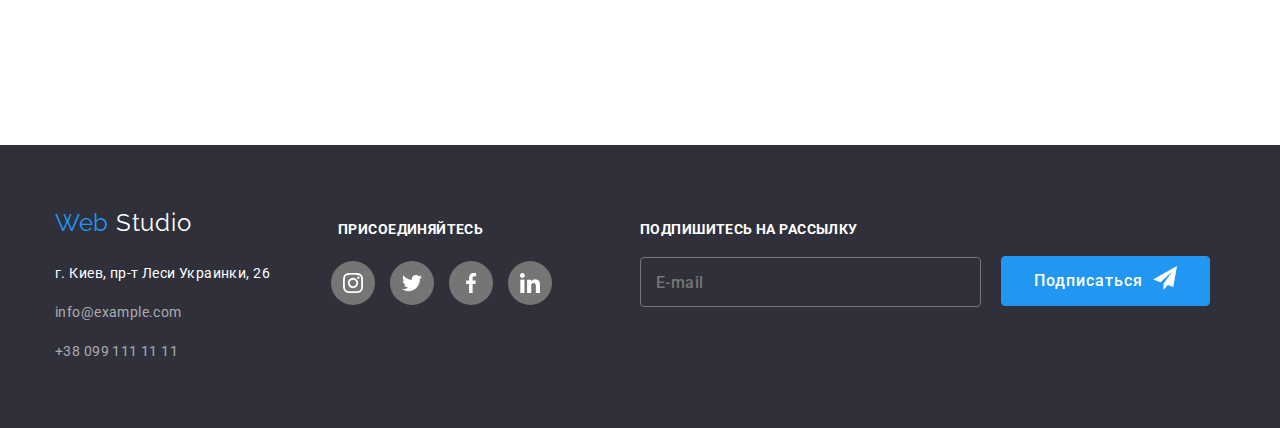
==== commit 37183823: "Позиционирует элемнты в модальном окне" ====
--- a/portfolio.html
+++ b/portfolio.html
@@ -54,7 +54,7 @@
     </div>
   </header>
   <main>
-    <div class="section margin-section">
+    <div class="section poftfolio-padding">
       <h1 hidden class="page-title">Страница портфолио</h1>
       <nav>
         <ul class="list flexbox-center">
--- a/css/styles.css
+++ b/css/styles.css
@@ -20,10 +20,11 @@
   --border-color: #ececec;
   --timing-function: cubic-bezier(0.4, 0, 0.2, 1);
 }
+
 body {
   font-family: "Roboto", sans-serif;
   font-size: 14px;
-  line-height: 1, 714;
+  line-height: 1.714em;
   letter-spacing: 0.03em;
   color: var(--main-color);
 }
@@ -35,7 +36,7 @@
 }
 .page-header {
   padding: 30px 0 30px 30px;
-  border: 1px;
+  border-bottom: 1px solid var(--border-color);
 }
 
 .flexbox {
@@ -67,13 +68,14 @@
 .hero {
   background-color: rgba(47, 48, 58, 0.4);
   background-image: linear-gradient(
-      rgba(47, 48, 58, 0.8) 0%,
-      rgba(47, 48, 58, 0.8) 100%
+      rgba(47, 48, 58, 0.4) 0%,
+      rgba(47, 48, 58, 0.4) 100%
     ),
     url(../imagespage1/header.jpg);
+  background-size: cover;
 
   height: 600px;
-  padding: 200px 450px;
+  padding: 200px 0;
 }
 /*фото*/
 .img {
@@ -97,8 +99,16 @@
   margin-left: auto;
   padding: 0 15px;
 }
-.margin-section {
-  margin-top: 94px;
+.padding-section {
+  padding-top: 94px;
+  padding-bottom: 94px;
+}
+.poftfolio-padding {
+  padding-top: 50px;
+  padding-bottom: 100px;
+}
+.product-padding {
+  padding-top: 94px;
 }
 .margin-works:nth-child(-n + 3) {
   margin-top: 34px;
@@ -106,14 +116,12 @@
 .team-section {
   margin-right: auto;
   margin-left: auto;
-  margin-top: 94px;
   background-color: var(--backround-light);
   padding: 94px 15px;
 }
 .footer-section {
   margin-right: auto;
   margin-left: auto;
-  margin-top: 94px;
   background-color: var(--background-color);
   padding: 60 0 0 0;
 }
@@ -151,7 +159,7 @@
   position: relative;
   font-weight: 500;
   font-size: 14px;
-  line-height: 1, 143;
+  line-height: 1.143em;
   letter-spacing: 0.02em;
   color: var(--semidark-color);
   text-decoration: none;
@@ -163,15 +171,16 @@
   display: block;
   width: 100%;
   height: 4px;
+  border-radius: 4px;
   background-color: var(--accent-color);
   transform: translateY(30px);
   transform: scaleX(0);
   transition: transform 250ms var(--timing-function);
-  margin-top: 20px;
+  margin-top: 32px;
 }
 .menu-link:hover::after,
 .menu-link:focus::after,
-.menu-link:enabled:after {
+.menu-link:enabled::after {
   transform: scaleX(1);
 }
 
@@ -195,7 +204,7 @@
   font-style: normal;
   font-weight: 500;
   font-size: 14px;
-  line-height: 1, 143;
+  line-height: 1.143em;
   letter-spacing: 0.02em;
   color: var(--main-color);
   text-decoration: none;
@@ -303,7 +312,17 @@
   width: 272px;
   border-radius: 4px;
   background-color: var(--light-color);
-  box-shadow: 0px 1px 2px 1px;
+  overflow: hidden;
+}
+
+.img {
+  display: block;
+  max-width: 100%;
+  height: auto;
+}
+
+.teammembers-box:hover {
+  box-shadow: 0px 1px 3px 1px rgba(0, 0, 0, 0.2);
 }
 .works-box {
   width: 370px;
@@ -311,7 +330,7 @@
   transition: box-shadow 250ms var(--timing-function);
 }
 .works-box:hover {
-  box-shadow: 0px 1px 2px 1px;
+  box-shadow: 0px 1px 3px 1px rgba(0, 0, 0, 0.2);
 }
 
 .portfolio-link:hover .work-actions {
@@ -356,6 +375,20 @@
 .product {
   position: relative;
 }
+
+.product.is-hidden {
+  opacity: 0;
+  pointer-events: none;
+}
+.advantage-absolute-title {
+  position: absolute;
+  background: rgba(47, 48, 58, 0.8);
+  height: 70px;
+  width: 370px;
+  padding-top: 7px;
+  bottom: 0;
+}
+
 .works-description {
   padding: 20px 24px;
 }
@@ -382,7 +415,7 @@
   margin-right: 50px;
   font-weight: 700px;
   font-size: 24px;
-  line-height: 1, 167;
+  line-height: 1.167em;
   letter-spacing: 0.03em;
 }
 
@@ -402,70 +435,55 @@
 .page-title {
   font-weight: 900;
   font-size: 44px;
-  line-height: 1, 363;
+  line-height: 1.363em;
   text-align: center;
   letter-spacing: 0.06em;
   text-transform: uppercase;
   color: var(--light-color);
   margin: 0 0 30px;
+  margin: auto;
   width: 696px;
 }
 .section-title {
   font-weight: 700;
   font-size: 36px;
-  line-height: 1, 67;
+  line-height: 1.67em;
   text-align: center;
   letter-spacing: 0.03em;
   color: var(--semidark-color);
   margin-bottom: 50px;
+  margin-top: 0px;
 }
 .advantage-title {
   font-weight: 700;
   font-size: 14px;
-  line-height: 1, 143;
+  line-height: 1.143em;
   letter-spacing: 0.03em;
   text-transform: uppercase;
   color: var(--semidark-color);
-  padding-top: 27px;
-  text-align: center;
-}
-.modal-title {
-  font-family: Roboto;
-  font-style: normal;
-  font-weight: bold;
-  font-size: 20px;
-  line-height: 1, 15;
-  text-align: center;
-  letter-spacing: 0.03em;
-
-  color: #212121;
-}
-.modal-padding {
-  padding-top: 9px;
-  padding-left: 15px;
-}
+}
+.modal {
+  position: absolute;
+  top: 50%;
+  left: 50%;
+  transform: translate(-50%, -50%);
+  padding: 40px;
+  background-color: #ffffff;
+  border-radius: 4px;
+  box-shadow: 0px 1px 3px 1px rgba(0, 0, 0, 0.2);
+}
+
 .modal-icon {
   margin-right: 8px;
-}
-.modal-window {
-  width: 450px;
-  height: 40px;
-  border: 1px solid var(--main-color);
-  border-radius: 4px;
-  margin-left: 40px;
-}
-.modal-agree-text {
-  font-weight: 400;
-  font-size: 14px;
-  line-height: 1, 714x;
-  letter-spacing: 0.03em;
-
-  color: #757575;
-}
+  position: absolute;
+  top: 40px;
+  left: 10px;
+}
+
 .modal-btn {
   font-weight: 500;
   font-size: 16px;
-  line-height: 1, 875;
+  line-height: 1.875em;
   letter-spacing: 0.06em;
   display: flex;
   height: 50px;
@@ -480,12 +498,13 @@
   transition: background-color 250ms var(--timing-function);
   margin-left: 164px;
   margin-bottom: 40px;
+  box-shadow: 0px 1px 3px 1px rgba(0, 0, 0, 0.2);
 }
 .modal-terms-text {
   font-style: 400;
   font-weight: 400;
   font-size: 14px;
-  line-height: 1, 714;
+  line-height: 1.714em;
   letter-spacing: 0.03em;
   text-decoration-line: underline;
   color: #2196f3;
@@ -495,7 +514,82 @@
   background-color: var(--light-color);
   color: var(--accent-color);
 }
-
+.modal-title {
+  font-weight: 700;
+  font-size: 20px;
+  line-height: 1.15em;
+  text-align: center;
+  letter-spacing: 0.03em;
+  color: var(--semidark-color);
+  margin-top: 0px;
+  margin-bottom: 0px;
+}
+.modal-agree-text {
+  font-weight: 400;
+  font-size: 12px;
+  line-height: 1.71em;
+  text-align: left;
+  vertical-align: top;
+  letter-spacing: 0.03em;
+  color: var(--main-color);
+}
+
+.form-field {
+  position: relative;
+  padding-top: 30px;
+}
+
+.form-lable {
+  position: absolute;
+  top: 10px;
+  left: 0px;
+  font-weight: 400;
+  font-size: 12px;
+  line-height: 1.167em;
+  letter-spacing: 0.01em;
+  color: var(--main-color);
+}
+
+.phone-lable {
+  position: absolute;
+  top: 0;
+  left: 0;
+}
+
+.contact-us-field {
+  width: 450px;
+  height: 40px;
+  border: 1px solid var(--main-color);
+  border-radius: 4px;
+  color: var(--main-color);
+  font-weight: 400;
+  font-size: 14px;
+  line-height: 1.142em;
+  letter-spacing: 0.01em;
+}
+
+.contact-us-message {
+  width: 450px;
+  height: 125px;
+  border: 1px solid var(--main-color);
+  border-radius: 4px;
+  padding-top: 9px;
+  padding-left: 15px;
+  color: var(--main-color);
+  font-weight: 400;
+  font-size: 14px;
+  line-height: 1, 142em;
+  letter-spacing: 0.01em;
+}
+
+.contact-us-field::placeholder {
+  font-style: 400;
+  font-weight: 400;
+  font-size: 12px;
+  line-height: 1.16;
+  letter-spacing: 0.01em;
+  color: rgba(117, 117, 117, 0.5);
+}
 .comment-window {
   width: 450px;
   height: 120px;
@@ -529,15 +623,10 @@
   color: var(--light-color);
 }
 
-.background-title {
-  background: rgba(47, 48, 58, 0.8);
-  height: 70px;
-}
-
 .name-title {
   font-weight: 500;
   font-size: 16px;
-  line-height: 1, 188;
+  line-height: 1.188em;
   letter-spacing: 0.03em;
   color: var(--semidark-color);
   margin: 0 0 10px;
@@ -547,7 +636,7 @@
 .portfolio-title {
   font-weight: 700;
   font-size: 18px;
-  line-height: 2;
+  line-height: 2em;
   letter-spacing: 0.06em;
   color: var(--semidark-color);
 }
@@ -557,15 +646,16 @@
   font-style: normal;
   font-weight: normal;
   font-size: 14px;
-  line-height: 1, 714;
-  letter-spacing: 0.03em;
-  color: var(--main-color);
+  line-height: 1.714em;
+  letter-spacing: 0.03em;
+  color: var(--main-color);
+  margin-bottom: 0px;
 }
 
 .name-description {
   font-weight: 400;
   font-size: 16px;
-  line-height: 1, 188;
+  line-height: 1.188em;
   letter-spacing: 0.03em;
   color: var(--main-color);
   text-align: center;
@@ -576,7 +666,7 @@
   font-style: normal;
   font-weight: normal;
   font-size: 14px;
-  line-height: 1, 714;
+  line-height: 1.714em;
   letter-spacing: 0.03em;
   color: rgba(255, 255, 255, 0.6);
   text-decoration: none;
@@ -585,7 +675,7 @@
   font-style: normal;
   font-weight: normal;
   font-size: 14px;
-  line-height: 1, 714;
+  line-height: 1.714em;
   letter-spacing: 0.03em;
   color: var(--light-color);
   text-decoration: none;
@@ -594,7 +684,7 @@
   font-weight: 400;
   font-style: 400;
   font-size: 18px;
-  line-height: 28px;
+  line-height: 2.33em;
   letter-spacing: 0.03em;
   color: var(--light-color);
 }
@@ -603,7 +693,7 @@
   font-style: normal;
   font-weight: 400;
   font-size: 16px;
-  line-height: 1, 875;
+  line-height: 1.875em;
   letter-spacing: 0.03em;
   color: var(--main-color);
 }
@@ -685,7 +775,7 @@
 .btn {
   font-weight: 500;
   font-size: 16px;
-  line-height: 1, 875;
+  line-height: 1.875em;
   letter-spacing: 0.06em;
   display: flex;
   height: 50px;
@@ -715,7 +805,7 @@
 .btn-header {
   font-weight: 500;
   font-size: 16px;
-  line-height: 1, 875;
+  line-height: 1.875em;
   letter-spacing: 0.06em;
   display: flex;
   text-align: center;
@@ -724,7 +814,8 @@
   border: 1px solid var(--accent-color);
   border-radius: 4px;
   padding: 10px 32px;
-  margin-left: 250px;
+  margin-left: 495px;
+  margin-top: 44px;
   transition: background-color 250ms var(--timing-function);
   transition: color 250ms var(--timing-function);
 }
@@ -741,22 +832,9 @@
   left: 0;
   width: 100%;
   height: 100%;
-  background-color: rgba(0, 0, 0, 0.5);
-  opacity: 1;
-  visibility: visible;
-  transition: opacity 250ms cubic-bezier(0.4, 0, 0.2, 1) visibility 250ms
-    cubic-bezier(0.4, 0, 0.2, 1);
-}
-.modal {
-  position: absolute;
-  top: 50%;
-  left: 50%;
-  transform: translate (-100%, -100%);
-  min-height: 581px;
-  min-width: 528px;
-  background-color: #ffffff;
-  padding: 15px;
-}
+  background-color: rgba(0, 0, 0, 0.2);
+}
+
 .backdrop.is-hidden {
   opacity: 0;
   pointer-events: none;
@@ -775,7 +853,7 @@
   color: var(--main-color);
   font-weight: 500;
   font-size: 16px;
-  line-height: 1, 25;
+  line-height: 1.25em;
   letter-spacing: 0.03em;
 }
 
@@ -784,7 +862,7 @@
   color: var(--semidark-color);
   font-weight: 500;
   font-size: 16px;
-  line-height: 1, 625;
+  line-height: 1.625em;
   letter-spacing: 0.03em;
   transition: color 250ms var(--timing-function);
   border: 1px solid var(--semilight-color);
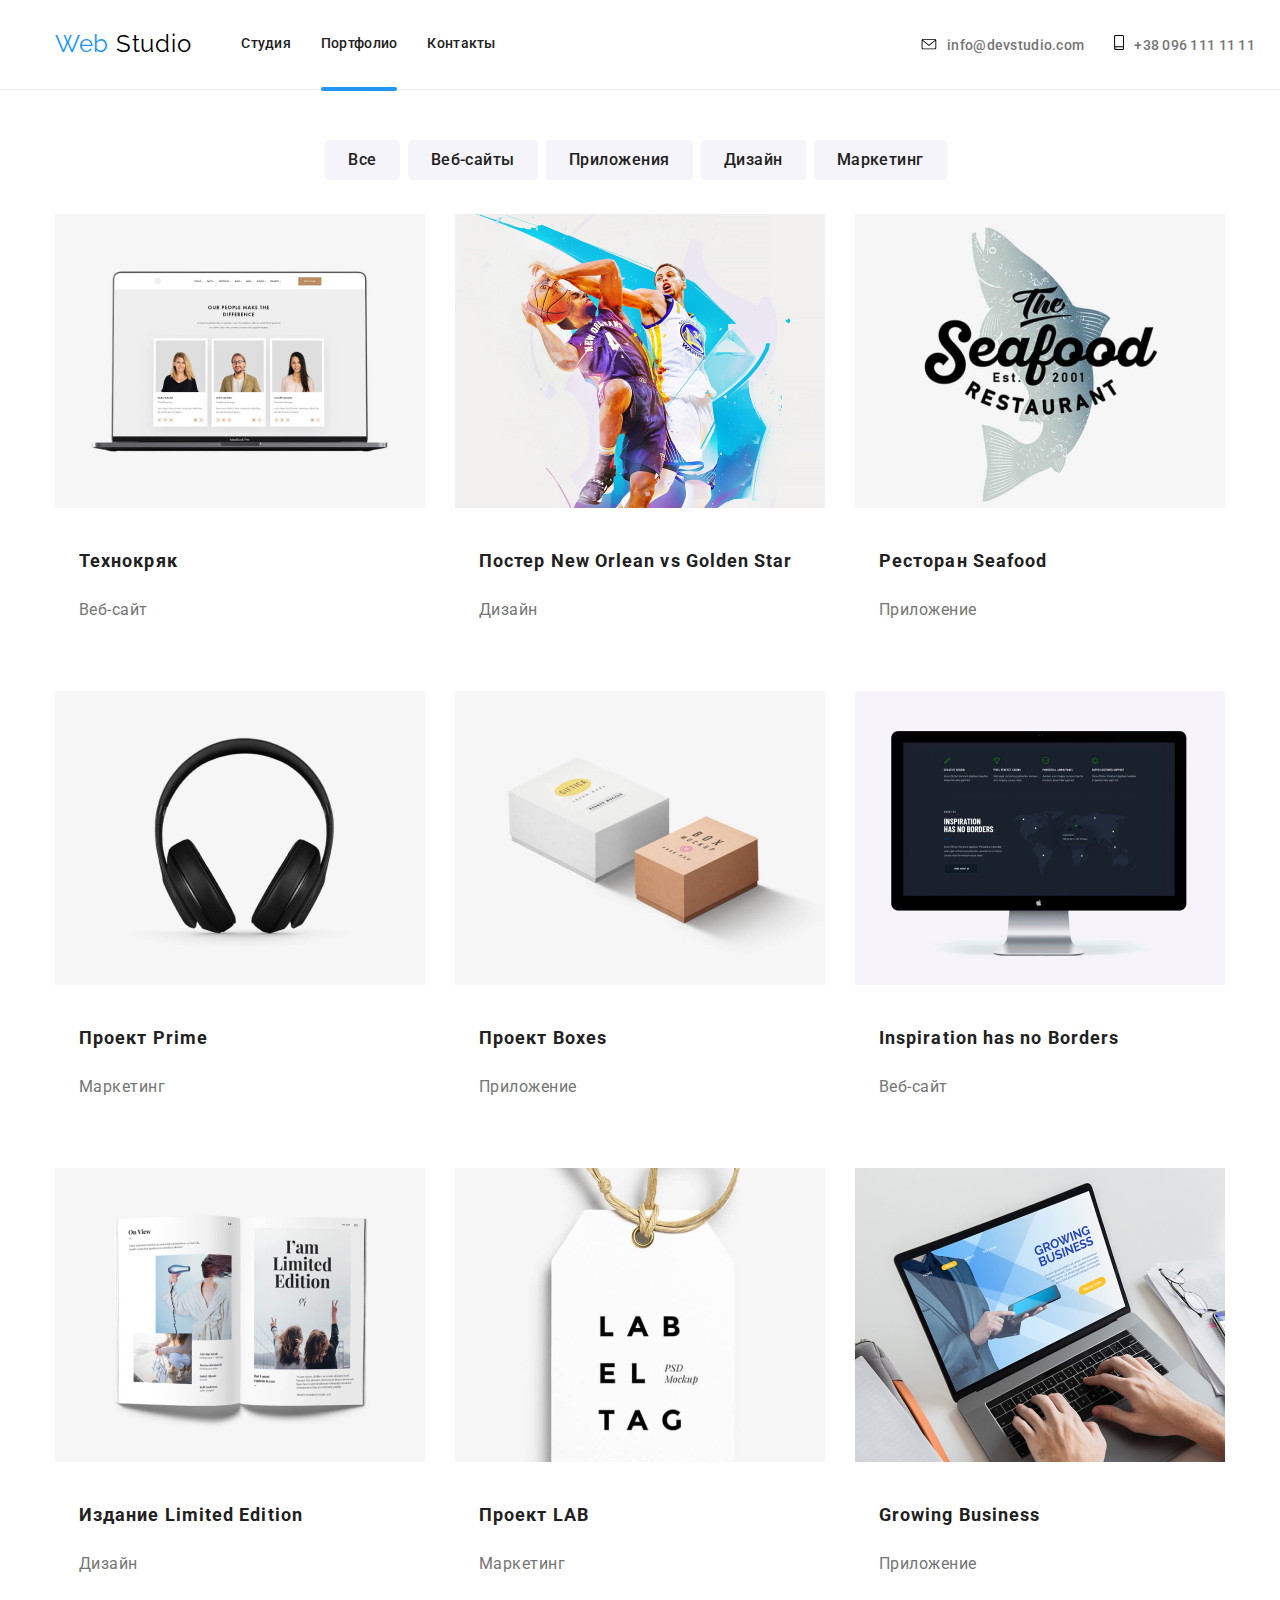
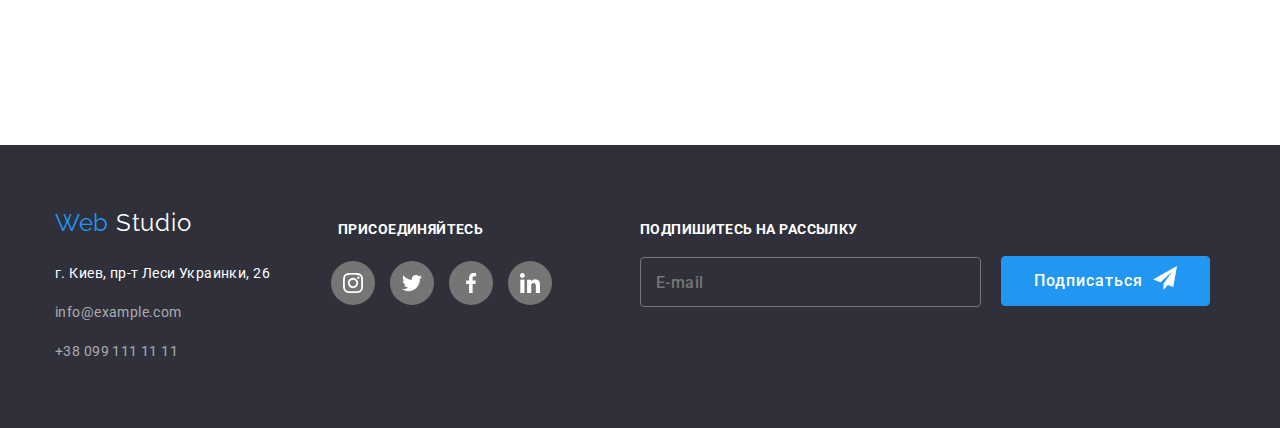
==== commit aea2983e: "изменяет размер текста около чекбокса" ====
--- a/portfolio.html
+++ b/portfolio.html
@@ -26,7 +26,7 @@
             <a href="./index.html" class="menu-link">Студия</a>
           </li>
           <li class="menu-item">
-            <a href="./portfolio.html" class="menu-link">Портфолио</a>
+            <a href="./portfolio.html" class="menu-link current">Портфолио</a>
           </li>
           <li class="menu-item">
             <a href="#" class="menu-link">Контакты</a>
--- a/css/styles.css
+++ b/css/styles.css
@@ -165,19 +165,18 @@
   text-decoration: none;
   transition: color 250ms var(--timing-function);
 }
-.menu-link::after {
+
+.current::after {
   content: "";
-  position: absolute;
+  position: relative;
   display: block;
   width: 100%;
   height: 4px;
   border-radius: 4px;
   background-color: var(--accent-color);
-  transform: translateY(30px);
-  transform: scaleX(0);
-  transition: transform 250ms var(--timing-function);
-  margin-top: 32px;
-}
+  top: 32px;
+}
+
 .menu-link:hover::after,
 .menu-link:focus::after,
 .menu-link:enabled::after {
@@ -508,6 +507,7 @@
   letter-spacing: 0.03em;
   text-decoration-line: underline;
   color: #2196f3;
+  margin-left: 10px;
 }
 .modal-btn:hover,
 .modal-btn:focus {
@@ -526,7 +526,7 @@
 }
 .modal-agree-text {
   font-weight: 400;
-  font-size: 12px;
+  font-size: 14px;
   line-height: 1.71em;
   text-align: left;
   vertical-align: top;
@@ -568,6 +568,13 @@
   letter-spacing: 0.01em;
 }
 
+.form-field:hover,
+.form-field:focus,
+.form-field:active {
+  color: var(--acent-color);
+  fill: var(--accent-color);
+}
+
 .contact-us-message {
   width: 450px;
   height: 125px;
@@ -577,7 +584,7 @@
   padding-left: 15px;
   color: var(--main-color);
   font-weight: 400;
-  font-size: 14px;
+  font-size: 12px;
   line-height: 1, 142em;
   letter-spacing: 0.01em;
 }
